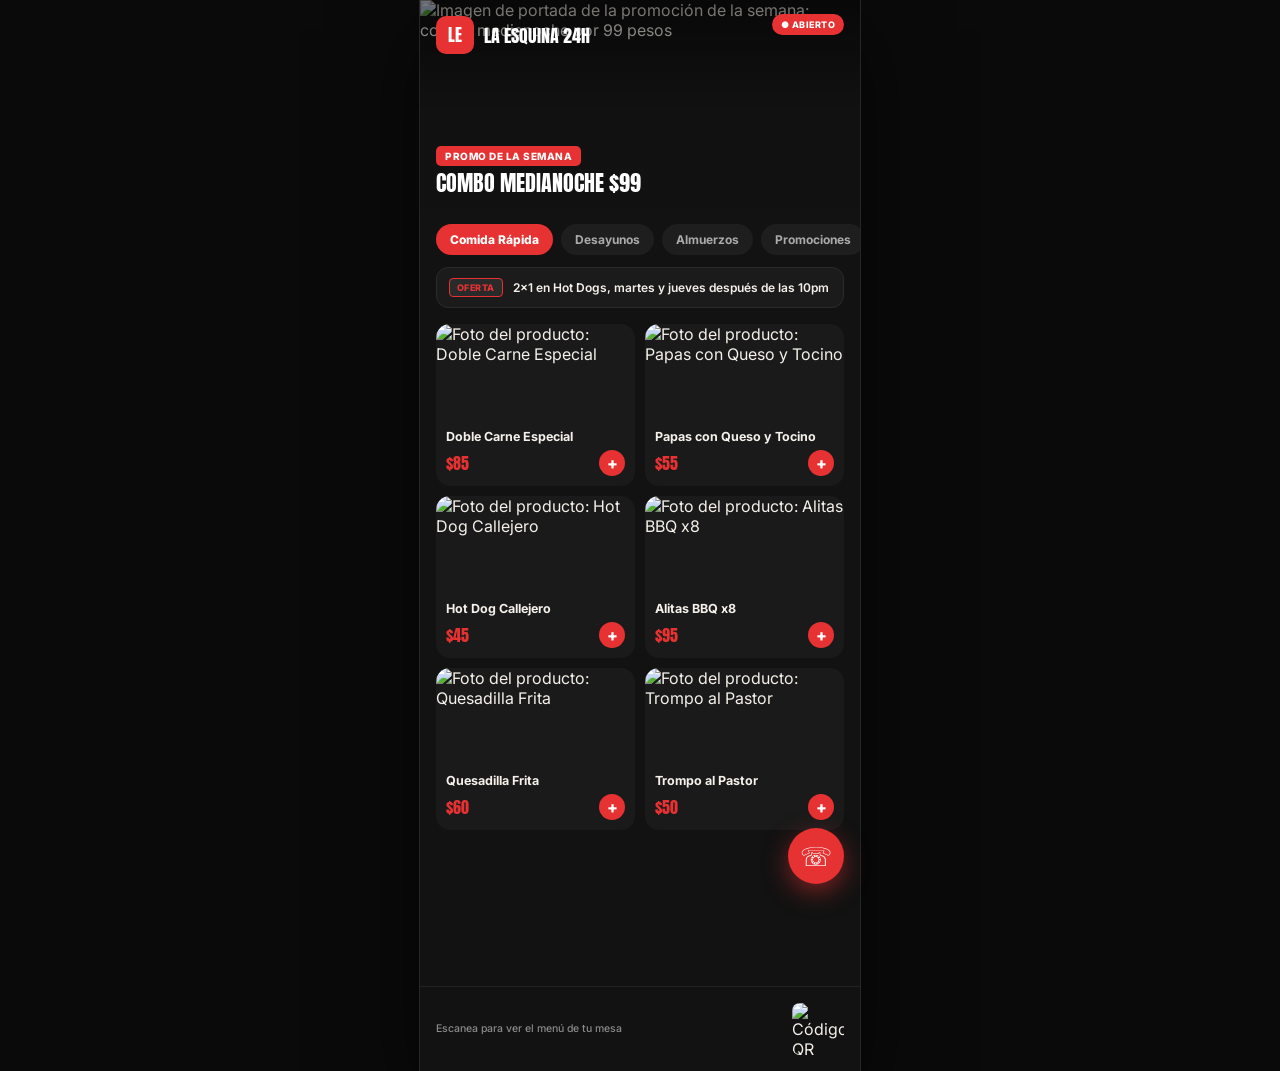
==== variaciones/1b-bento.html @ f74f67f0 "Mejora responsive, accesibilidad de imágenes y contraste; añade README - Responsive: en pantallas an" ====
<!DOCTYPE html>
<html lang="es">
<head>
  <meta charset="utf-8">
  <meta name="viewport" content="width=device-width, initial-scale=1">
  <title>La Esquina 24H — Menú (1b Bento / Grid)</title>

  <!-- Tipografías: Anton para títulos, Inter para el resto -->
  <link rel="preconnect" href="https://fonts.googleapis.com">
  <link rel="preconnect" href="https://fonts.gstatic.com" crossorigin>
  <link href="https://fonts.googleapis.com/css2?family=Anton&family=Inter:wght@400;500;600;700;800&display=swap" rel="stylesheet">

  <!-- Variables de diseño compartidas -->
  <link rel="stylesheet" href="../css/styles.css">

  <style>
    /* ====== Layout de la variación 1b (Bento / Grid) ====== */

    body {
      display: flex;
      justify-content: center;
      background: #0a0a0a;
    }

    .app {
      width: 100%;
      max-width: var(--page-max-width);
      min-height: 100vh;
      background: var(--color-bg);
      display: flex;
      flex-direction: column;
      position: relative;
    }

    /* ---- Hero con imagen, logo y badge "Abierto" ---- */
    .hero {
      position: relative;
      height: 210px;
      flex-shrink: 0;
    }
    .hero__img {
      width: 100%;
      height: 100%;
      object-fit: cover;
    }
    .hero__overlay {
      position: absolute;
      inset: 0;
      background: linear-gradient(180deg, rgba(0,0,0,.55) 0%, rgba(18,18,18,.2) 55%, var(--color-bg) 100%);
      pointer-events: none;
    }
    .hero__brand {
      position: absolute;
      top: var(--space-lg);
      left: var(--space-lg);
      right: var(--space-lg);
      display: flex;
      align-items: center;
      gap: 10px;
    }
    .hero__logo {
      width: 38px;
      height: 38px;
      border-radius: 10px;
      background: var(--color-accent);
      display: flex;
      align-items: center;
      justify-content: center;
      font-family: var(--font-display);
      color: var(--color-white);
      font-size: 17px;
    }
    .hero__name {
      font-family: var(--font-display);
      color: var(--color-white);
      font-size: 18px;
    }
    .hero__badge {
      position: absolute;
      top: 14px;
      right: var(--space-lg);
      background: var(--color-accent);
      color: var(--color-white);
      font-weight: 800;
      font-size: 9px;
      letter-spacing: .05em;
      padding: 5px 9px;
      border-radius: 20px;
      text-transform: uppercase;
    }
    .hero__caption {
      position: absolute;
      bottom: var(--space-lg);
      left: var(--space-lg);
      right: var(--space-lg);
    }
    .hero__promo-tag {
      display: inline-block;
      background: var(--color-accent);
      color: var(--color-white);
      font-weight: 800;
      font-size: 10px;
      letter-spacing: .05em;
      padding: 4px 9px;
      border-radius: 5px;
      text-transform: uppercase;
      margin-bottom: 6px;
    }
    .hero__title {
      font-family: var(--font-display);
      color: var(--color-white);
      font-size: 22px;
      line-height: 1;
    }

    /* ---- Tabs tipo pill ---- */
    .tabs {
      display: flex;
      gap: var(--space-sm);
      padding: 14px var(--space-lg) 10px;
      overflow-x: auto;
    }
    .tab {
      background: var(--color-surface);
      color: #aaa;
      font-family: var(--font-body);
      font-weight: 700;
      font-size: 12px;
      padding: 8px 14px;
      border-radius: 20px;
      white-space: nowrap;
      transition: background .15s ease, color .15s ease;
    }
    .tab.is-active {
      background: var(--color-accent);
      color: var(--color-white);
      font-weight: 800;
    }

    /* ---- Aviso de oferta ---- */
    .offer {
      background: var(--color-bg-card);
      border: 1px solid #2a2a2a;
      border-radius: var(--radius-md);
      margin: 2px var(--space-lg) var(--space-md);
      padding: 10px var(--space-md);
      display: flex;
      align-items: center;
      gap: 10px;
    }
    .offer__tag {
      background: #2a2a2a;
      color: var(--color-accent);
      font-weight: 800;
      font-size: 9px;
      letter-spacing: .05em;
      padding: 3px 7px;
      border-radius: 4px;
      text-transform: uppercase;
      flex-shrink: 0;
      border: 1px solid var(--color-accent);
    }
    .offer__text {
      color: var(--color-text);
      font-size: 12px;
      font-weight: 600;
    }

    /* ---- Grid de productos (bento 2 columnas) ---- */
    .products {
      display: grid;
      grid-template-columns: 1fr 1fr;
      gap: 10px;
      padding: 4px var(--space-lg) 100px;
      flex: 1;
    }
    .product {
      background: var(--color-bg-elevated);
      border-radius: 14px;
      overflow: hidden;
      display: flex;
      flex-direction: column;
    }
    .product__img {
      width: 100%;
      height: 96px;
      object-fit: cover;
    }
    .product__body {
      padding: 9px 10px 10px;
      display: flex;
      flex-direction: column;
      gap: 6px;
    }
    .product__name {
      color: var(--color-text);
      font-weight: 700;
      font-size: 12.5px;
      line-height: 1.2;
    }
    .product__row {
      display: flex;
      align-items: center;
      justify-content: space-between;
    }
    .product__price {
      color: var(--color-accent);
      font-family: var(--font-display);
      font-size: 16px;
    }
    .product__add {
      width: 26px;
      height: 26px;
      border-radius: var(--radius-pill);
      background: var(--color-accent);
      color: var(--color-white);
      font-size: 16px;
      font-weight: 800;
      display: flex;
      align-items: center;
      justify-content: center;
      flex-shrink: 0;
    }
    .products__empty {
      grid-column: 1 / -1;
      color: var(--color-text-muted);
      font-size: 13px;
      text-align: center;
      padding: 40px 0;
    }

    /* ---- Botón flotante de WhatsApp ---- */
    .fab {
      position: sticky;
      bottom: var(--space-lg);
      display: flex;
      justify-content: flex-end;
      padding-right: var(--space-lg);
      z-index: 6;
    }
    .fab__btn {
      width: 56px;
      height: 56px;
      border-radius: var(--radius-pill);
      background: var(--color-accent);
      color: var(--color-white);
      display: flex;
      align-items: center;
      justify-content: center;
      box-shadow: 0 8px 24px rgba(230, 50, 50, .5);
      font-size: 26px;
      text-decoration: none;
    }

    /* ---- Footer con QR ---- */
    .footer {
      padding: var(--space-lg);
      border-top: 1px solid var(--color-border-soft);
      display: flex;
      align-items: center;
      justify-content: space-between;
      gap: 10px;
    }
    .footer__text {
      color: var(--color-text-muted);
      font-size: 10.5px;
      font-weight: 500;
      max-width: 230px;
      line-height: 1.4;
    }
    .footer__qr {
      width: 52px;
      height: 52px;
      border-radius: 8px;
      object-fit: cover;
      flex-shrink: 0;
    }
  </style>
</head>
<body>
  <div class="app">

    <!-- Hero con imagen, logo y badge "Abierto" -->
    <header class="hero">
      <img class="hero__img" src="https://placehold.co/440x210/1a1a1a/E63232?text=Promo" alt="Imagen de portada de la promoción de la semana: combo medianoche por 99 pesos">
      <div class="hero__overlay"></div>
      <div class="hero__brand">
        <div class="hero__logo">LE</div>
        <div class="hero__name">LA ESQUINA 24H</div>
      </div>
      <div class="hero__badge">● Abierto</div>
      <div class="hero__caption">
        <div class="hero__promo-tag">Promo de la semana</div>
        <div class="hero__title">COMBO MEDIANOCHE $99</div>
      </div>
    </header>

    <!-- Tabs de categorías (pill) -->
    <nav class="tabs" id="tabs">
      <button class="tab is-active" data-category="comida-rapida">Comida Rápida</button>
      <button class="tab" data-category="desayunos">Desayunos</button>
      <button class="tab" data-category="almuerzos">Almuerzos</button>
      <button class="tab" data-category="promociones">Promociones</button>
    </nav>

    <!-- Aviso de oferta -->
    <div class="offer">
      <div class="offer__tag">Oferta</div>
      <div class="offer__text">2x1 en Hot Dogs, martes y jueves después de las 10pm</div>
    </div>

    <!-- Grid de productos (se rellena con JS) -->
    <main class="products" id="products"></main>

    <!-- Botón flotante de WhatsApp -->
    <div class="fab">
      <a class="fab__btn" href="#" aria-label="Pedir por WhatsApp">☏</a>
    </div>

    <!-- Footer con QR -->
    <footer class="footer">
      <div class="footer__text">Escanea para ver el menú de tu mesa</div>
      <img class="footer__qr" src="https://placehold.co/52x52/F5F1EA/121212?text=QR" alt="Código QR para abrir este menú desde tu teléfono">
    </footer>

  </div>

  <!-- Datos del menú compartidos entre todas las variaciones -->
  <script src="../js/menu-data.js"></script>
  <script>
    // El array de productos vive en ../js/menu-data.js (window.MENU) y es
    // compartido por 1a, 1b y 1c. Aquí solo cambia el markup (tarjetas bento).
    const productsEl = document.getElementById('products');
    const tabsEl = document.getElementById('tabs');

    // Renderiza las tarjetas de producto de una categoría en grid
    function renderProducts(category) {
      const items = MENU[category] || [];
      if (items.length === 0) {
        productsEl.innerHTML = '<div class="products__empty">Próximamente…</div>';
        return;
      }
      productsEl.innerHTML = items.map(function (p) {
        return (
          '<article class="product">' +
            '<img class="product__img" src="' + p.img + '" alt="Foto del producto: ' + p.name + '">' +
            '<div class="product__body">' +
              '<div class="product__name">' + p.name + '</div>' +
              '<div class="product__row">' +
                '<div class="product__price">' + p.price + '</div>' +
                '<button class="product__add" aria-label="Agregar ' + p.name + '">+</button>' +
              '</div>' +
            '</div>' +
          '</article>'
        );
      }).join('');
    }

    // Cambio de categoría al hacer click en una tab
    tabsEl.addEventListener('click', function (e) {
      const tab = e.target.closest('.tab');
      if (!tab) return;
      tabsEl.querySelectorAll('.tab').forEach(function (t) {
        t.classList.remove('is-active');
      });
      tab.classList.add('is-active');
      renderProducts(tab.dataset.category);
    });

    // Estado inicial: Comida Rápida
    renderProducts('comida-rapida');
  </script>

  <!-- Aparición al hacer scroll + header sticky -->
  <script src="../js/main.js"></script>
</body>
</html>
---- css/styles.css ----
/* ============================================================
   La Esquina 24H — Variables de diseño compartidas
   Paleta oscura con acento rojo. Tipografías Anton + Inter.
   Reutilizable por todas las variaciones (1a, 1b, 1c...).
   ============================================================ */

:root {
  /* Colores */
  --color-bg:            #121212;
  --color-bg-elevated:   #1a1a1a;
  --color-bg-card:       #1b1b1b;
  --color-surface:       #1e1e1e;
  --color-border:        #262626;
  --color-border-soft:   #232323;
  --color-accent:        #E63232;
  --color-accent-shadow: rgba(230, 50, 50, .4);
  --color-text:          #F5F1EA;
  --color-text-muted:    #8a8a8a;
  --color-text-tab:      #909090;
  --color-white:         #ffffff;

  /* Tipografía */
  --font-display: 'Anton', system-ui, sans-serif;
  --font-body:    'Inter', system-ui, sans-serif;

  /* Espaciados */
  --space-xs: 4px;
  --space-sm: 8px;
  --space-md: 12px;
  --space-lg: 16px;
  --space-xl: 20px;
  --space-2xl: 28px;

  /* Radios */
  --radius-sm: 6px;
  --radius-md: 12px;
  --radius-lg: 16px;
  --radius-pill: 50%;

  /* Sombras */
  --shadow-btn: 0 8px 24px var(--color-accent-shadow);

  /* Layout */
  --page-max-width: 440px;
}

/* ============================================================
   Reset ligero
   ============================================================ */

* {
  box-sizing: border-box;
}

html, body {
  margin: 0;
  padding: 0;
}

body {
  background: #0a0a0a;
  font-family: var(--font-body);
  color: var(--color-text);
  -webkit-font-smoothing: antialiased;
}

img {
  display: block;
  max-width: 100%;
}

button {
  font-family: inherit;
  cursor: pointer;
  border: none;
  background: none;
}

/* ============================================================
   Animaciones de aparición al hacer scroll (las activa js/main.js)
   La clase .reveal solo la añade el JS, así que sin JS nada queda
   oculto. Fade-in + leve desplazamiento hacia arriba.
   ============================================================ */

.reveal {
  opacity: 0;
  transform: translateY(16px);
  transition: opacity .5s ease, transform .5s ease;
  will-change: opacity, transform;
}

.reveal.is-visible {
  opacity: 1;
  transform: none;
}

/* Respeta a quien prefiere menos movimiento */
@media (prefers-reduced-motion: reduce) {
  .reveal {
    opacity: 1;
    transform: none;
    transition: none;
  }
}

/* Header sticky: sombra al quedar fijo arriba (la alterna js/main.js) */
.is-stuck {
  box-shadow: 0 8px 20px rgba(0, 0, 0, .5);
}

/* ============================================================
   Pantallas anchas (tablet / desktop)
   El menú es un marco tipo móvil (max-width 440px) centrado. En
   pantallas más anchas lo destacamos con un anillo + sombra para
   que se lea como algo intencional y no como una tira flotando.
   En móvil no cambia nada.
   ============================================================ */

@media (min-width: 500px) {
  .app {
    box-shadow: 0 0 0 1px var(--color-border), 0 30px 80px rgba(0, 0, 0, .6);
  }
}
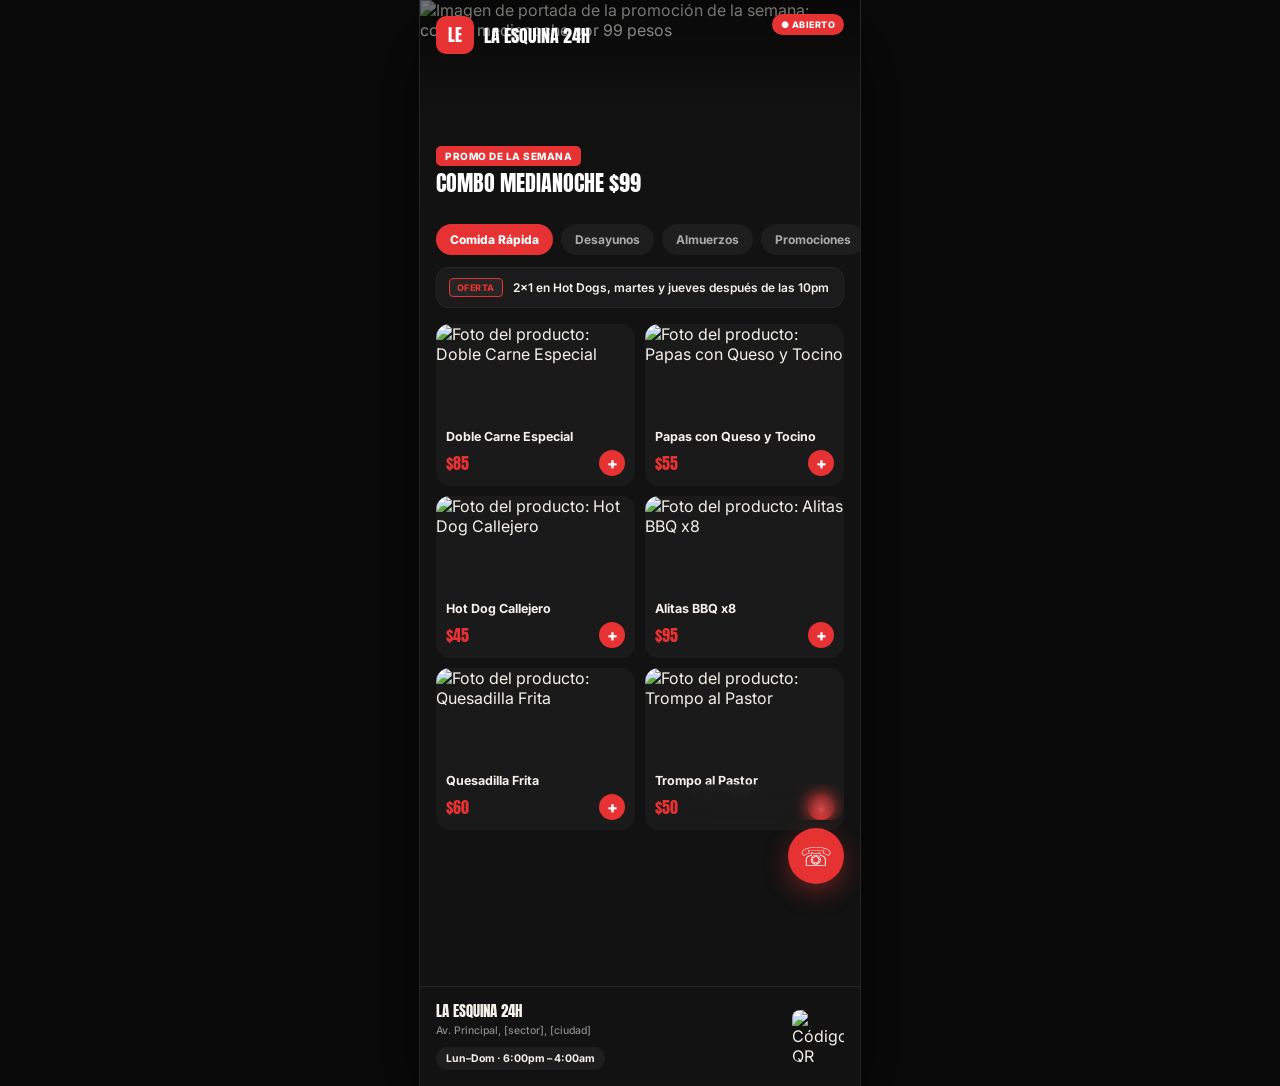
==== commit 51888223: "Add switcher for menu variations and update styles - Implemented a fixed switcher for navigating bet" ====
--- a/variaciones/1b-bento.html
+++ b/variaciones/1b-bento.html
@@ -140,7 +140,7 @@
     /* ---- Aviso de oferta ---- */
     .offer {
       background: var(--color-bg-card);
-      border: 1px solid #2a2a2a;
+      border: 1px solid var(--color-border);
       border-radius: var(--radius-md);
       margin: 2px var(--space-lg) var(--space-md);
       padding: 10px var(--space-md);
@@ -149,7 +149,7 @@
       gap: 10px;
     }
     .offer__tag {
-      background: #2a2a2a;
+      background: var(--color-border);
       color: var(--color-accent);
       font-weight: 800;
       font-size: 9px;
@@ -247,26 +247,48 @@
       display: flex;
       align-items: center;
       justify-content: center;
-      box-shadow: 0 8px 24px rgba(230, 50, 50, .5);
+      box-shadow: var(--shadow-btn);
       font-size: 26px;
       text-decoration: none;
     }
 
-    /* ---- Footer con QR ---- */
+    /* ---- Footer con datos del negocio y QR ---- */
     .footer {
       padding: var(--space-lg);
       border-top: 1px solid var(--color-border-soft);
       display: flex;
       align-items: center;
       justify-content: space-between;
-      gap: 10px;
-    }
-    .footer__text {
+      gap: var(--space-md);
+    }
+    .footer__info {
+      display: flex;
+      flex-direction: column;
+      gap: 6px;
+      min-width: 0;
+    }
+    .footer__name {
+      font-family: var(--font-display);
+      color: var(--color-text);
+      font-size: 15px;
+      line-height: 1;
+    }
+    .footer__line {
       color: var(--color-text-muted);
       font-size: 10.5px;
       font-weight: 500;
-      max-width: 230px;
       line-height: 1.4;
+    }
+    .footer__hours {
+      align-self: flex-start;
+      margin-top: 2px;
+      background: var(--color-surface);
+      color: var(--color-text);
+      font-size: 10.5px;
+      font-weight: 700;
+      padding: 5px 10px;
+      border-radius: 20px;
+      white-space: nowrap;
     }
     .footer__qr {
       width: 52px;
@@ -279,6 +301,19 @@
 </head>
 <body>
   <div class="app">
+
+    <!-- Switcher de variaciones (previsualización) -->
+    <nav class="switcher" aria-label="Cambiar de variación de menú">
+      <div class="switcher__band">
+        <div class="switcher__bar">
+          <a class="switcher__btn switcher__btn--home" href="../index.html">Inicio</a>
+          <span class="switcher__sep" aria-hidden="true"></span>
+          <a class="switcher__btn" href="1a-clasico.html">1a</a>
+          <a class="switcher__btn is-active" href="1b-bento.html" aria-current="page">1b</a>
+          <a class="switcher__btn" href="1c-urbano.html">1c</a>
+        </div>
+      </div>
+    </nav>
 
     <!-- Hero con imagen, logo y badge "Abierto" -->
     <header class="hero">
@@ -317,9 +352,13 @@
       <a class="fab__btn" href="#" aria-label="Pedir por WhatsApp">☏</a>
     </div>
 
-    <!-- Footer con QR -->
+    <!-- Footer con datos del negocio y QR -->
     <footer class="footer">
-      <div class="footer__text">Escanea para ver el menú de tu mesa</div>
+      <div class="footer__info">
+        <div class="footer__name">LA ESQUINA 24H</div>
+        <div class="footer__line">Av. Principal, [sector], [ciudad]</div>
+        <span class="footer__hours">Lun–Dom · 6:00pm – 4:00am</span>
+      </div>
       <img class="footer__qr" src="https://placehold.co/52x52/F5F1EA/121212?text=QR" alt="Código QR para abrir este menú desde tu teléfono">
     </footer>
 
--- a/css/styles.css
+++ b/css/styles.css
@@ -121,3 +121,77 @@
     box-shadow: 0 0 0 1px var(--color-border), 0 30px 80px rgba(0, 0, 0, .6);
   }
 }
+
+/* ============================================================
+   Switcher de variaciones (herramienta de previsualización)
+   Píldora fija y discreta en la esquina inferior derecha, justo
+   encima del CTA, para saltar entre 1a / 1b / 1c y volver a la
+   portada sin pisar la marca ni el botón de cada diseño. Anclada
+   al ancho del marco para que en escritorio quede pegada a él.
+   Cada página marca su botón activo con .is-active.
+   ============================================================ */
+
+.switcher {
+  position: fixed;
+  left: 0;
+  right: 0;
+  bottom: 80px;
+  z-index: 50;
+  display: flex;
+  justify-content: center;
+  pointer-events: none; /* deja pasar el toque salvo en la barra */
+}
+
+.switcher__band {
+  width: 100%;
+  max-width: var(--page-max-width);
+  padding: 0 var(--space-lg);
+  display: flex;
+  justify-content: flex-end;
+}
+
+.switcher__bar {
+  pointer-events: auto;
+  display: inline-flex;
+  align-items: center;
+  gap: 2px;
+  padding: 4px;
+  background: rgba(10, 10, 10, .82);
+  -webkit-backdrop-filter: blur(8px);
+  backdrop-filter: blur(8px);
+  border: 1px solid var(--color-border);
+  border-radius: var(--radius-md);
+  box-shadow: 0 6px 20px rgba(0, 0, 0, .45);
+}
+
+.switcher__btn {
+  display: flex;
+  align-items: center;
+  justify-content: center;
+  min-width: 28px;
+  height: 26px;
+  padding: 0 8px;
+  border-radius: var(--radius-sm);
+  color: var(--color-text-muted);
+  font-family: var(--font-body);
+  font-size: 12px;
+  font-weight: 700;
+  text-decoration: none;
+}
+
+.switcher__btn--home {
+  color: var(--color-text);
+  font-weight: 600;
+}
+
+.switcher__btn.is-active {
+  background: var(--color-accent);
+  color: var(--color-white);
+}
+
+.switcher__sep {
+  width: 1px;
+  height: 16px;
+  margin: 0 2px;
+  background: var(--color-border);
+}
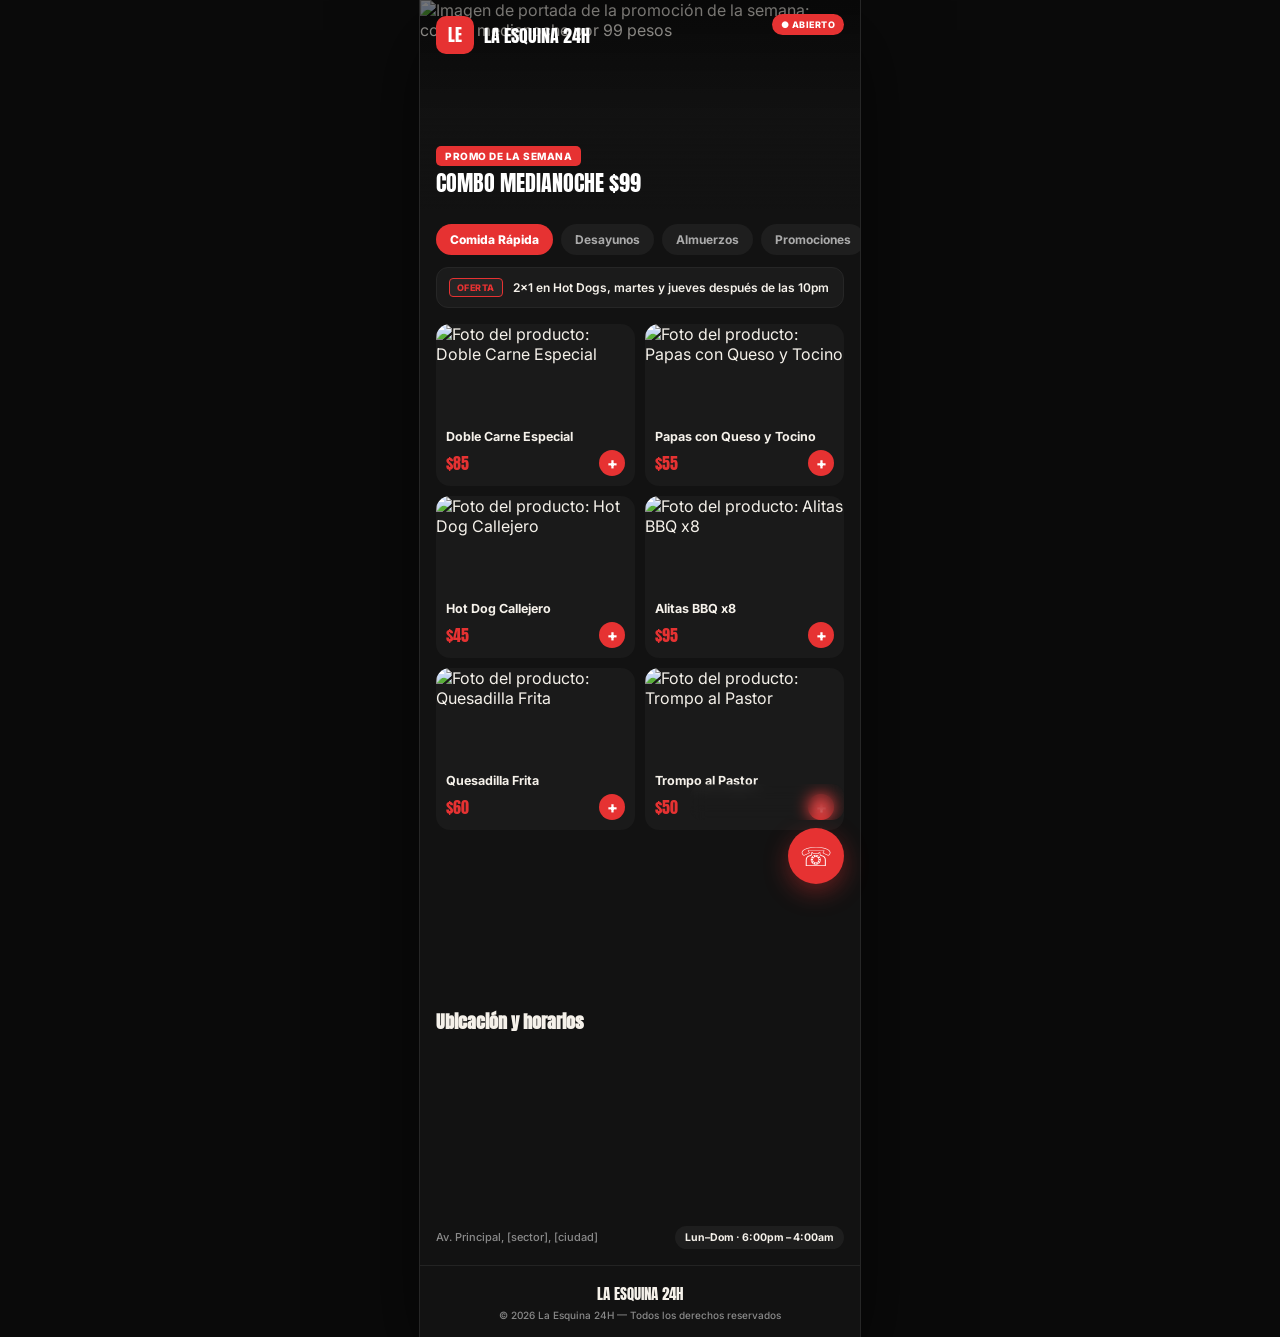
==== commit 4aa07c57: "Refactor footer and location sections for improved layout and accessibility" ====
--- a/variaciones/1b-bento.html
+++ b/variaciones/1b-bento.html
@@ -252,36 +252,43 @@
       text-decoration: none;
     }
 
-    /* ---- Footer con datos del negocio y QR ---- */
-    .footer {
-      padding: var(--space-lg);
-      border-top: 1px solid var(--color-border-soft);
+    /* ---- Ubicación y horarios ---- */
+    .location {
+      padding: var(--space-md) var(--space-lg) var(--space-lg);
+      display: flex;
+      flex-direction: column;
+      gap: 10px;
+    }
+    .location__title {
+      font-family: var(--font-display);
+      color: var(--color-text);
+      font-size: 18px;
+      line-height: 1;
+    }
+    .location__map {
+      border-radius: 14px;
+      overflow: hidden;
+      height: 160px;
+    }
+    .location__map iframe {
+      width: 100%;
+      height: 100%;
+      border: 0;
+      display: block;
+    }
+    .location__details {
       display: flex;
       align-items: center;
       justify-content: space-between;
       gap: var(--space-md);
     }
-    .footer__info {
-      display: flex;
-      flex-direction: column;
-      gap: 6px;
-      min-width: 0;
-    }
-    .footer__name {
-      font-family: var(--font-display);
-      color: var(--color-text);
-      font-size: 15px;
-      line-height: 1;
-    }
-    .footer__line {
+    .location__address {
       color: var(--color-text-muted);
-      font-size: 10.5px;
+      font-size: 11px;
       font-weight: 500;
       line-height: 1.4;
     }
-    .footer__hours {
-      align-self: flex-start;
-      margin-top: 2px;
+    .location__hours {
       background: var(--color-surface);
       color: var(--color-text);
       font-size: 10.5px;
@@ -289,13 +296,28 @@
       padding: 5px 10px;
       border-radius: 20px;
       white-space: nowrap;
-    }
-    .footer__qr {
-      width: 52px;
-      height: 52px;
-      border-radius: 8px;
-      object-fit: cover;
       flex-shrink: 0;
+    }
+
+    /* ---- Footer simple ---- */
+    .footer {
+      padding: var(--space-lg);
+      border-top: 1px solid var(--color-border-soft);
+      display: flex;
+      flex-direction: column;
+      align-items: center;
+      text-align: center;
+      gap: var(--space-xs);
+    }
+    .footer__name {
+      font-family: var(--font-display);
+      color: var(--color-text);
+      font-size: 15px;
+    }
+    .footer__copy {
+      color: var(--color-text-muted);
+      font-size: 10px;
+      font-weight: 500;
     }
   </style>
 </head>
@@ -331,7 +353,7 @@
     </header>
 
     <!-- Tabs de categorías (pill) -->
-    <nav class="tabs" id="tabs">
+    <nav class="tabs scroll-sin-barra" id="tabs">
       <button class="tab is-active" data-category="comida-rapida">Comida Rápida</button>
       <button class="tab" data-category="desayunos">Desayunos</button>
       <button class="tab" data-category="almuerzos">Almuerzos</button>
@@ -352,14 +374,28 @@
       <a class="fab__btn" href="#" aria-label="Pedir por WhatsApp">☏</a>
     </div>
 
-    <!-- Footer con datos del negocio y QR -->
+    <!-- Ubicación y horarios -->
+    <section class="location" aria-label="Ubicación y horarios">
+      <h2 class="location__title">Ubicación y horarios</h2>
+      <!-- Reemplazar el src por el enlace real de Google Maps (Compartir → Insertar un mapa) -->
+      <div class="location__map">
+        <iframe
+          src="https://www.google.com/maps/embed?pb=!1m18!1m12!1m3!1d3980!2d-99.1332!3d19.4326!2m3!1f0!2f0!3f0!3m2!1i1024!2i768!4f13.1!3m3!1m2!1s0x0%3A0x0!2zMTnCsDI1JzU3LjQiTiA5OcKwMDcnNTkuNSJX!5e0!3m2!1ses!2smx!4v1700000000000"
+          title="Mapa de ubicación de La Esquina 24H"
+          loading="lazy"
+          referrerpolicy="no-referrer-when-downgrade"
+          allowfullscreen></iframe>
+      </div>
+      <div class="location__details">
+        <div class="location__address">Av. Principal, [sector], [ciudad]</div>
+        <span class="location__hours">Lun–Dom · 6:00pm – 4:00am</span>
+      </div>
+    </section>
+
+    <!-- Footer simple -->
     <footer class="footer">
-      <div class="footer__info">
-        <div class="footer__name">LA ESQUINA 24H</div>
-        <div class="footer__line">Av. Principal, [sector], [ciudad]</div>
-        <span class="footer__hours">Lun–Dom · 6:00pm – 4:00am</span>
-      </div>
-      <img class="footer__qr" src="https://placehold.co/52x52/F5F1EA/121212?text=QR" alt="Código QR para abrir este menú desde tu teléfono">
+      <div class="footer__name">LA ESQUINA 24H</div>
+      <div class="footer__copy">© 2026 La Esquina 24H — Todos los derechos reservados</div>
     </footer>
 
   </div>
--- a/css/styles.css
+++ b/css/styles.css
@@ -77,6 +77,21 @@
 }
 
 /* ============================================================
+   Utilidades
+   ============================================================ */
+
+/* Oculta la barra de scroll visual sin desactivar el scroll (el
+   swipe/arrastre sigue funcionando). Se aplica a contenedores con
+   overflow, como el carrusel de tabs. */
+.scroll-sin-barra {
+  scrollbar-width: none;        /* Firefox */
+  -ms-overflow-style: none;     /* Edge / IE */
+}
+.scroll-sin-barra::-webkit-scrollbar {
+  display: none;                /* Chrome / Safari / navegadores móviles */
+}
+
+/* ============================================================
    Animaciones de aparición al hacer scroll (las activa js/main.js)
    La clase .reveal solo la añade el JS, así que sin JS nada queda
    oculto. Fade-in + leve desplazamiento hacia arriba.
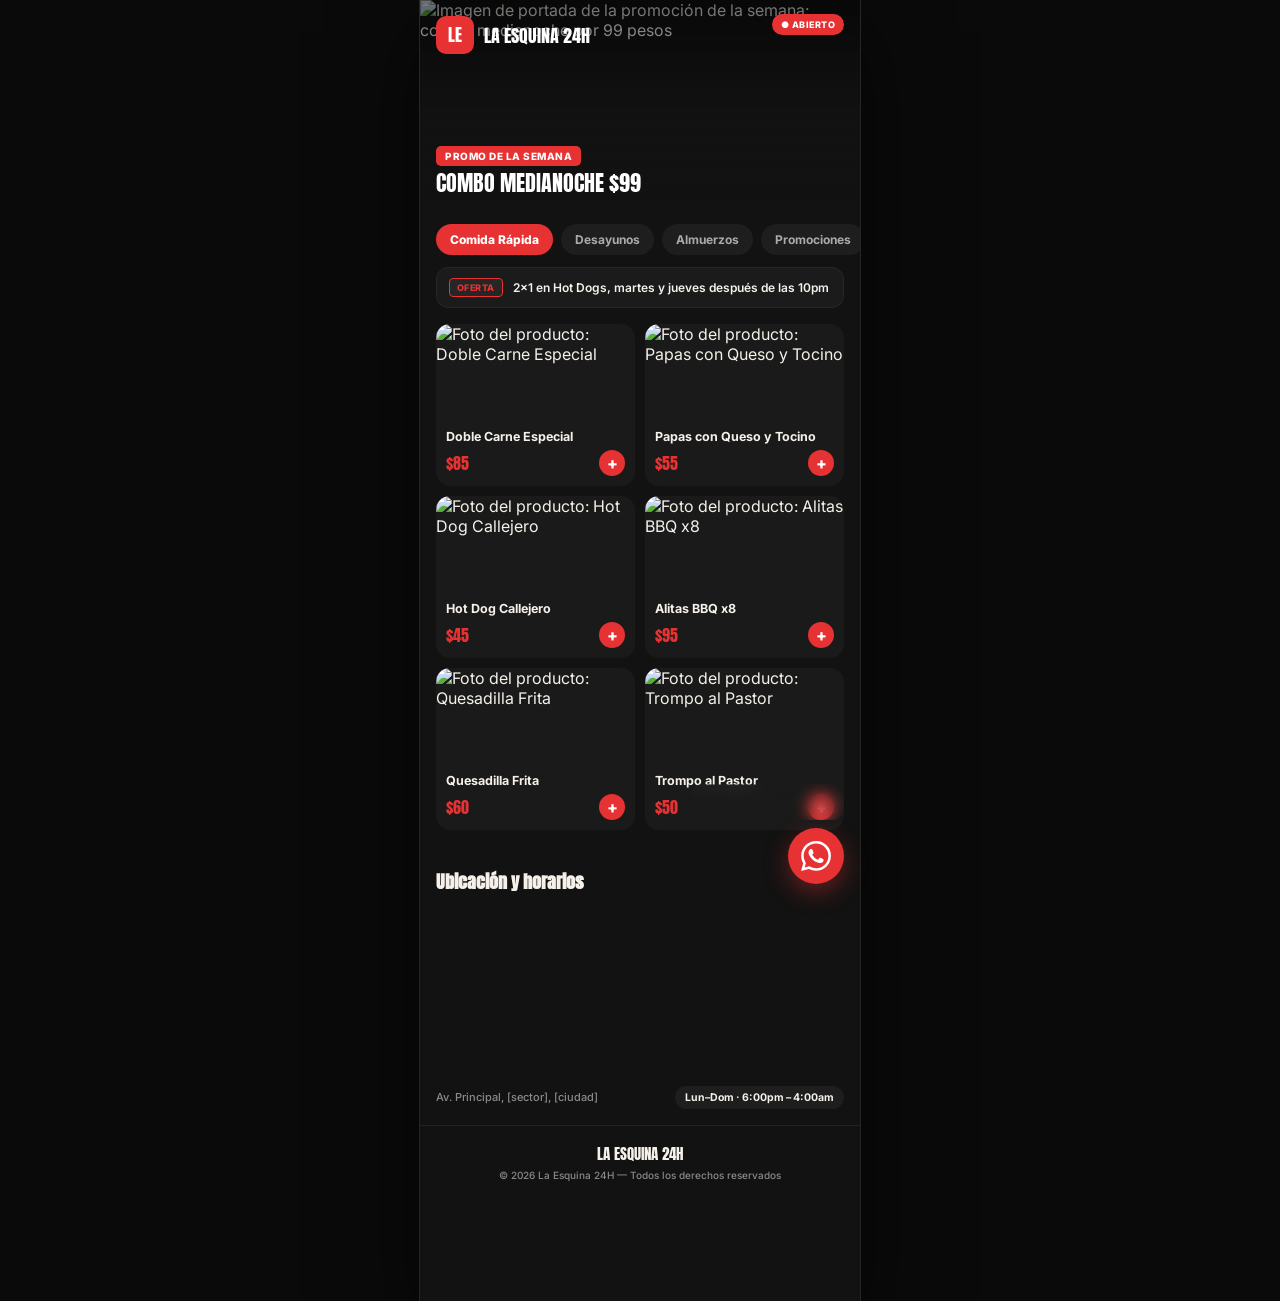
==== commit d74e99ef: "Add floating WhatsApp contact button across menu variations" ====
--- a/variaciones/1b-bento.html
+++ b/variaciones/1b-bento.html
@@ -119,6 +119,7 @@
       gap: var(--space-sm);
       padding: 14px var(--space-lg) 10px;
       overflow-x: auto;
+      overflow-y: hidden; /* evita el scroll vertical fantasma del scrollbar horizontal */
     }
     .tab {
       background: var(--color-surface);
@@ -171,7 +172,7 @@
       display: grid;
       grid-template-columns: 1fr 1fr;
       gap: 10px;
-      padding: 4px var(--space-lg) 100px;
+      padding: 4px var(--space-lg) var(--space-lg);
       flex: 1;
     }
     .product {
@@ -227,29 +228,6 @@
       font-size: 13px;
       text-align: center;
       padding: 40px 0;
-    }
-
-    /* ---- Botón flotante de WhatsApp ---- */
-    .fab {
-      position: sticky;
-      bottom: var(--space-lg);
-      display: flex;
-      justify-content: flex-end;
-      padding-right: var(--space-lg);
-      z-index: 6;
-    }
-    .fab__btn {
-      width: 56px;
-      height: 56px;
-      border-radius: var(--radius-pill);
-      background: var(--color-accent);
-      color: var(--color-white);
-      display: flex;
-      align-items: center;
-      justify-content: center;
-      box-shadow: var(--shadow-btn);
-      font-size: 26px;
-      text-decoration: none;
     }
 
     /* ---- Ubicación y horarios ---- */
@@ -301,7 +279,8 @@
 
     /* ---- Footer simple ---- */
     .footer {
-      padding: var(--space-lg);
+      /* espacio inferior extra para librar los controles flotantes (FAB + switcher) */
+      padding: var(--space-lg) var(--space-lg) 120px;
       border-top: 1px solid var(--color-border-soft);
       display: flex;
       flex-direction: column;
@@ -369,9 +348,15 @@
     <!-- Grid de productos (se rellena con JS) -->
     <main class="products" id="products"></main>
 
-    <!-- Botón flotante de WhatsApp -->
-    <div class="fab">
-      <a class="fab__btn" href="#" aria-label="Pedir por WhatsApp">☏</a>
+    <!-- Botón flotante de contacto por WhatsApp -->
+    <div class="wa-fab">
+      <div class="wa-fab__band">
+        <a class="wa-fab__btn" href="#" aria-label="Contactar por WhatsApp">
+          <svg viewBox="0 0 24 24" role="img" aria-hidden="true">
+            <path d="M17.472 14.382c-.297-.149-1.758-.867-2.03-.967-.273-.099-.471-.148-.67.15-.197.297-.767.966-.94 1.164-.173.199-.347.223-.644.075-.297-.15-1.255-.463-2.39-1.475-.883-.788-1.48-1.761-1.653-2.059-.173-.297-.018-.458.13-.606.134-.133.298-.347.446-.52.149-.174.198-.298.298-.497.099-.198.05-.371-.025-.52-.075-.149-.669-1.612-.916-2.207-.242-.579-.487-.5-.669-.51-.173-.008-.371-.01-.57-.01-.198 0-.52.074-.792.372-.272.297-1.04 1.016-1.04 2.479 0 1.462 1.065 2.875 1.213 3.074.149.198 2.096 3.2 5.077 4.487.71.306 1.263.489 1.694.625.712.227 1.36.195 1.872.118.571-.085 1.758-.719 2.006-1.413.248-.694.248-1.289.173-1.413-.074-.124-.272-.198-.57-.347m-5.421 7.403h-.004a9.87 9.87 0 01-5.031-1.378l-.361-.214-3.741.982.998-3.648-.235-.374a9.86 9.86 0 01-1.51-5.26c.001-5.45 4.436-9.884 9.888-9.884 2.64 0 5.122 1.03 6.988 2.898a9.825 9.825 0 012.893 6.994c-.003 5.45-4.437 9.884-9.885 9.884m8.413-18.297A11.815 11.815 0 0012.05 0C5.495 0 .16 5.335.157 11.892c0 2.096.547 4.142 1.588 5.945L.057 24l6.305-1.654a11.882 11.882 0 005.683 1.448h.005c6.554 0 11.89-5.335 11.893-11.893a11.821 11.821 0 00-3.48-8.413z"/>
+          </svg>
+        </a>
+      </div>
     </div>
 
     <!-- Ubicación y horarios -->
--- a/css/styles.css
+++ b/css/styles.css
@@ -210,3 +210,50 @@
   margin: 0 2px;
   background: var(--color-border);
 }
+
+/* ============================================================
+   Botón flotante de contacto por WhatsApp
+   Igual en las 3 variaciones: círculo rojo fijo en la esquina
+   inferior derecha, anclado al ancho del marco (como el switcher).
+   Reemplaza los botones "Pedir por WhatsApp" de cada diseño.
+   ============================================================ */
+
+.wa-fab {
+  position: fixed;
+  left: 0;
+  right: 0;
+  bottom: var(--space-lg);
+  z-index: 40;
+  display: flex;
+  justify-content: center;
+  pointer-events: none; /* solo el botón recibe eventos */
+}
+
+.wa-fab__band {
+  width: 100%;
+  max-width: var(--page-max-width);
+  padding: 0 var(--space-lg);
+  display: flex;
+  justify-content: flex-end;
+}
+
+.wa-fab__btn {
+  pointer-events: auto;
+  width: 56px;
+  height: 56px;
+  border-radius: var(--radius-pill);
+  background: var(--color-accent);
+  color: var(--color-white);
+  display: flex;
+  align-items: center;
+  justify-content: center;
+  box-shadow: var(--shadow-btn);
+  text-decoration: none;
+}
+
+.wa-fab__btn svg {
+  width: 30px;
+  height: 30px;
+  display: block;
+  fill: currentColor;
+}
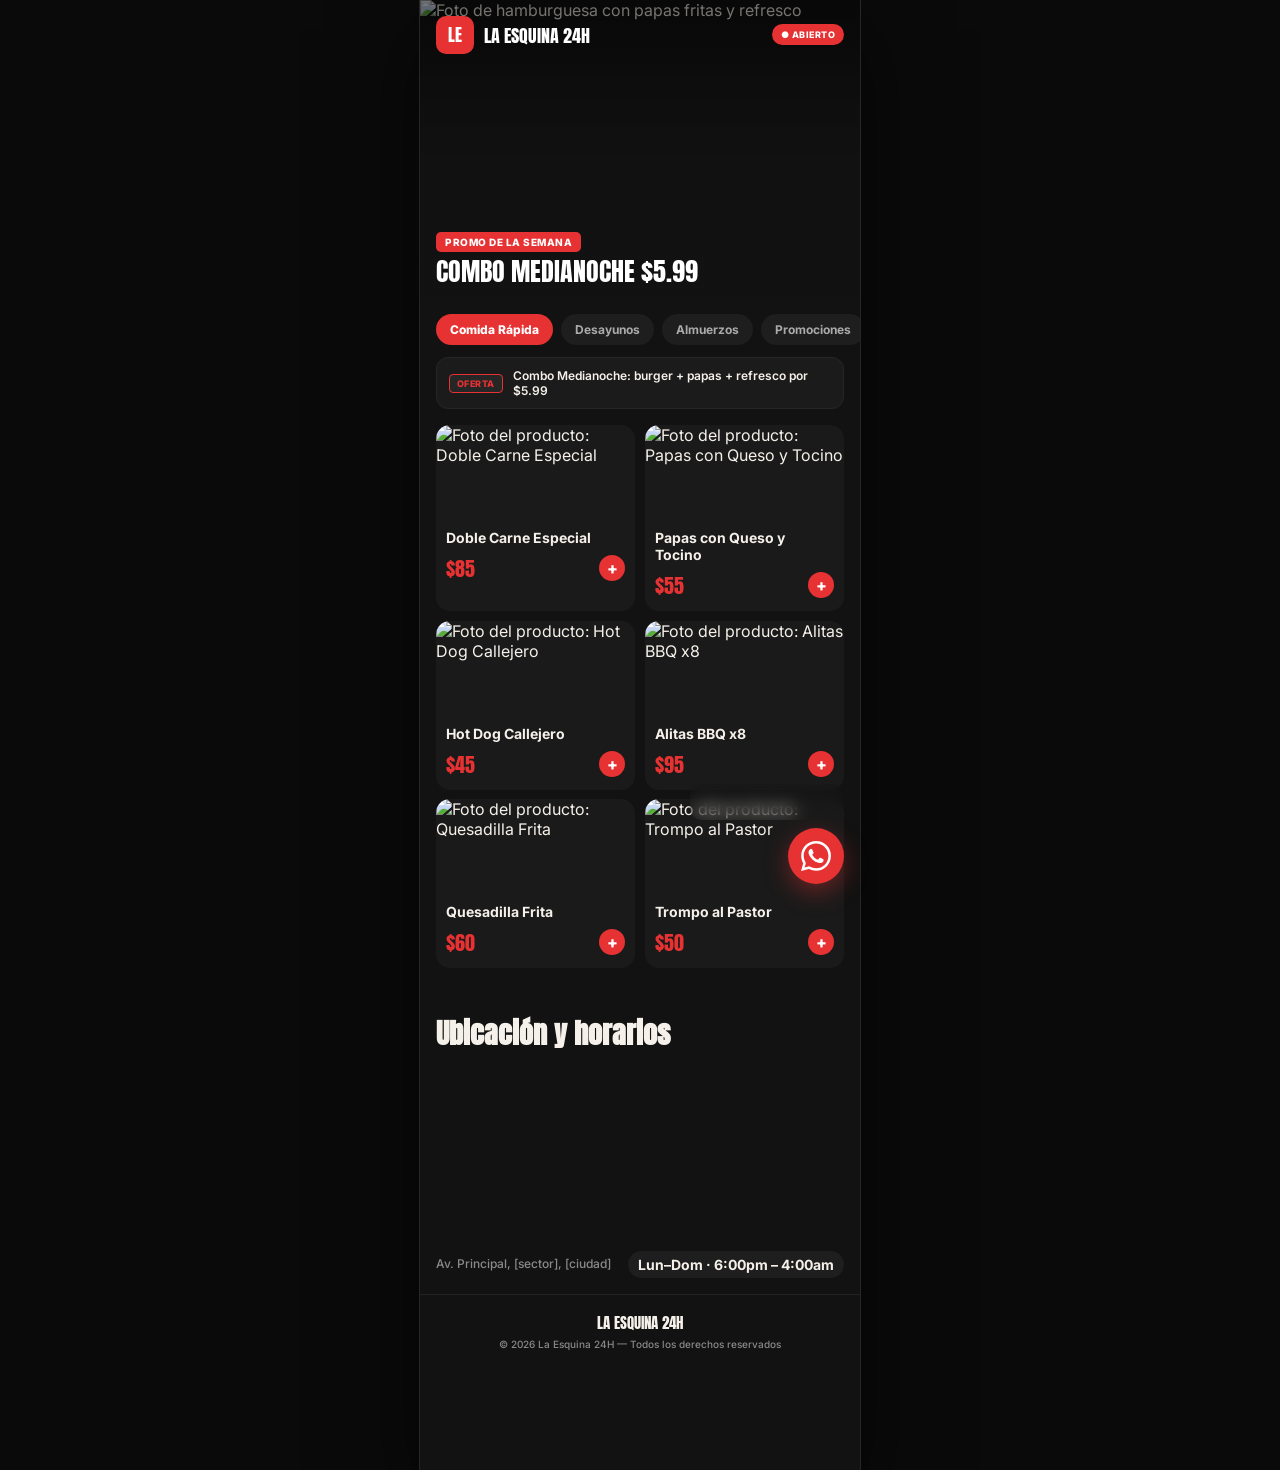
==== commit 739f69df: "Update menu variations with enhanced layout and promotional content" ====
--- a/variaciones/1b-bento.html
+++ b/variaciones/1b-bento.html
@@ -35,7 +35,7 @@
     /* ---- Hero con imagen, logo y badge "Abierto" ---- */
     .hero {
       position: relative;
-      height: 210px;
+      height: 300px;
       flex-shrink: 0;
     }
     .hero__img {
@@ -77,7 +77,7 @@
     }
     .hero__badge {
       position: absolute;
-      top: 14px;
+      top: 24px;
       right: var(--space-lg);
       background: var(--color-accent);
       color: var(--color-white);
@@ -109,7 +109,7 @@
     .hero__title {
       font-family: var(--font-display);
       color: var(--color-white);
-      font-size: 22px;
+      font-size: 26px;
       line-height: 1;
     }
 
@@ -196,7 +196,7 @@
     .product__name {
       color: var(--color-text);
       font-weight: 700;
-      font-size: 12.5px;
+      font-size: 14px;
       line-height: 1.2;
     }
     .product__row {
@@ -207,7 +207,7 @@
     .product__price {
       color: var(--color-accent);
       font-family: var(--font-display);
-      font-size: 16px;
+      font-size: 20px;
     }
     .product__add {
       width: 26px;
@@ -240,7 +240,7 @@
     .location__title {
       font-family: var(--font-display);
       color: var(--color-text);
-      font-size: 18px;
+      font-size: 28px;
       line-height: 1;
     }
     .location__map {
@@ -262,14 +262,14 @@
     }
     .location__address {
       color: var(--color-text-muted);
-      font-size: 11px;
+      font-size: 12px;
       font-weight: 500;
       line-height: 1.4;
     }
     .location__hours {
       background: var(--color-surface);
       color: var(--color-text);
-      font-size: 10.5px;
+      font-size: 14px;
       font-weight: 700;
       padding: 5px 10px;
       border-radius: 20px;
@@ -318,7 +318,7 @@
 
     <!-- Hero con imagen, logo y badge "Abierto" -->
     <header class="hero">
-      <img class="hero__img" src="https://placehold.co/440x210/1a1a1a/E63232?text=Promo" alt="Imagen de portada de la promoción de la semana: combo medianoche por 99 pesos">
+      <img class="hero__img" src="../assets/img/hamburguesa.jpg" alt="Foto de hamburguesa con papas fritas y refresco" loading="lazy">
       <div class="hero__overlay"></div>
       <div class="hero__brand">
         <div class="hero__logo">LE</div>
@@ -327,7 +327,7 @@
       <div class="hero__badge">● Abierto</div>
       <div class="hero__caption">
         <div class="hero__promo-tag">Promo de la semana</div>
-        <div class="hero__title">COMBO MEDIANOCHE $99</div>
+        <div class="hero__title">COMBO MEDIANOCHE $5.99</div>
       </div>
     </header>
 
@@ -342,7 +342,7 @@
     <!-- Aviso de oferta -->
     <div class="offer">
       <div class="offer__tag">Oferta</div>
-      <div class="offer__text">2x1 en Hot Dogs, martes y jueves después de las 10pm</div>
+      <div class="offer__text">Combo Medianoche: burger + papas + refresco por $5.99</div>
     </div>
 
     <!-- Grid de productos (se rellena con JS) -->
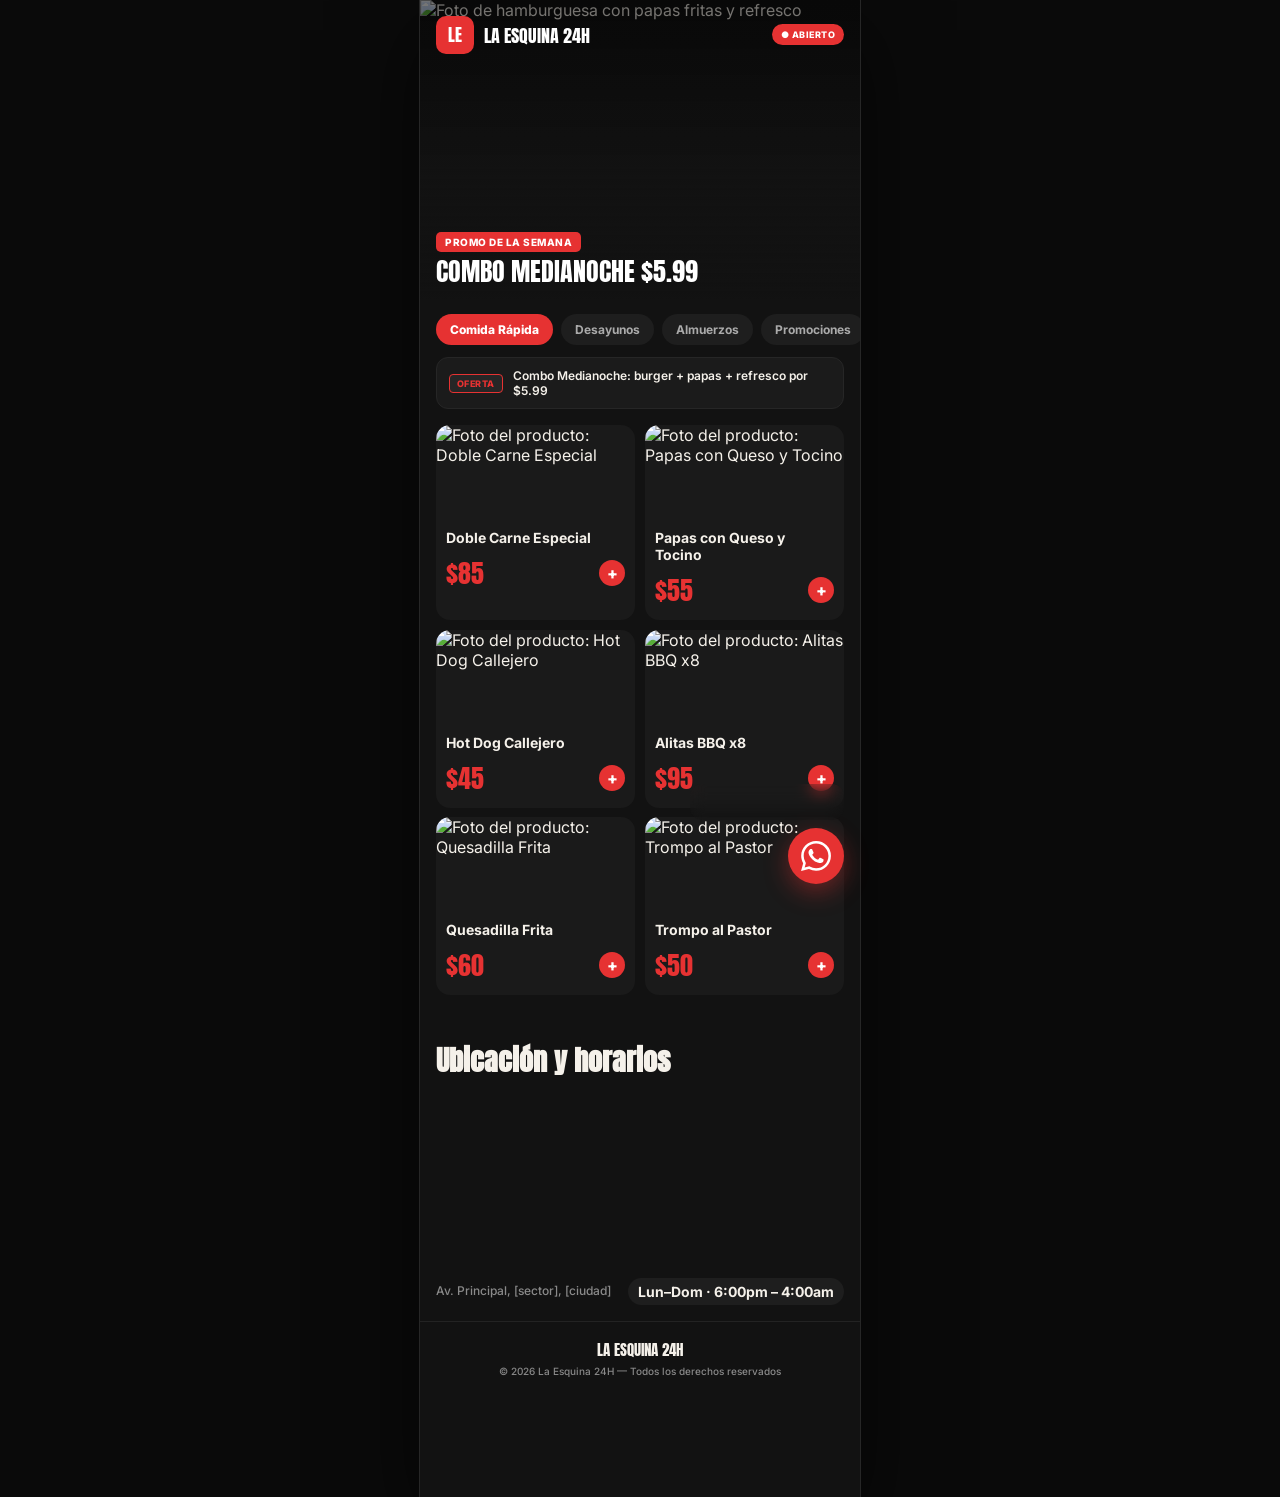
==== commit 3b1aa440: "Update menu images to use local assets and increase product price font size for better visibility" ====
--- a/variaciones/1b-bento.html
+++ b/variaciones/1b-bento.html
@@ -207,7 +207,7 @@
     .product__price {
       color: var(--color-accent);
       font-family: var(--font-display);
-      font-size: 20px;
+      font-size: 26px;
     }
     .product__add {
       width: 26px;
